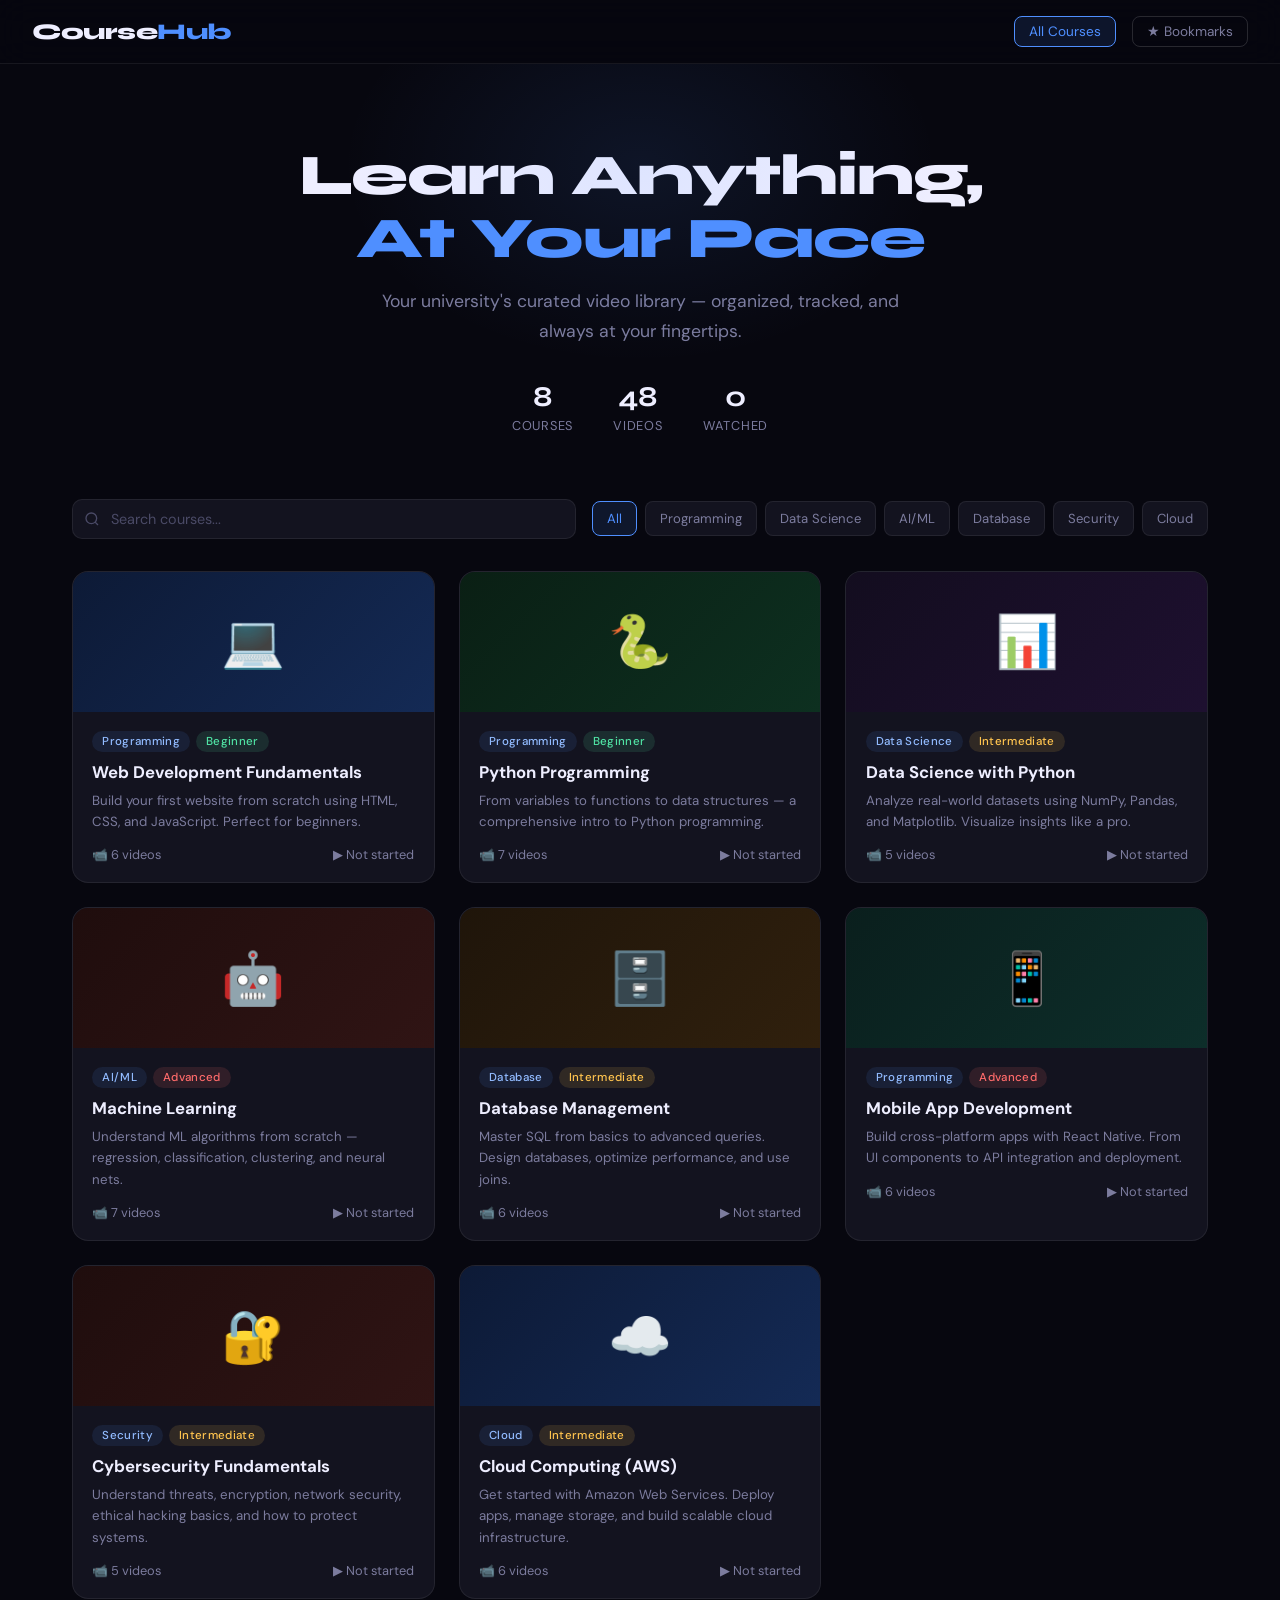
==== student/coursehub.html @ 8cada8fc "Update project structure and files" ====
<!DOCTYPE html>
<html lang="en">
<head>
<meta charset="UTF-8" />
<meta name="viewport" content="width=device-width, initial-scale=1.0" />
<title>CourseHub — University Learning Portal</title>
<link href="https://fonts.googleapis.com/css2?family=Syne:wght@400;500;600;700;800&family=DM+Sans:wght@300;400;500&display=swap" rel="stylesheet" />
<link rel="stylesheet" href="coursehub.css" />
</head>
<body>

<nav>
  <div class="logo" onclick="showPage('home')">Course<span>Hub</span></div>
  <div class="nav-right">
    <button class="nav-btn active" id="nav-home" onclick="showPage('home')">All Courses</button>
    <button class="nav-btn" id="nav-bookmarks" onclick="showPage('bookmarks')">★ Bookmarks</button>
  </div>
</nav>

<!-- HOME PAGE -->
<div class="page active" id="page-home">
  <div class="hero">
    <h1>Learn Anything,<br><em>At Your Pace</em></h1>
    <p>Your university's curated video library — organized, tracked, and always at your fingertips.</p>
    <div class="hero-stats">
      <div class="stat"><span class="stat-num" id="stat-courses">0</span><span class="stat-label">Courses</span></div>
      <div class="stat"><span class="stat-num" id="stat-videos">0</span><span class="stat-label">Videos</span></div>
      <div class="stat"><span class="stat-num" id="stat-watched">0</span><span class="stat-label">Watched</span></div>
    </div>
  </div>

  <div class="controls">
    <div class="search-wrap">
      <svg width="16" height="16" fill="none" viewBox="0 0 24 24" stroke="currentColor" stroke-width="2"><circle cx="11" cy="11" r="8"/><path d="M21 21l-4.35-4.35"/></svg>
      <input class="search-input" type="text" id="search-input" placeholder="Search courses..." oninput="filterCourses()" />
    </div>
    <div class="filter-tags" id="filter-tags"></div>
  </div>

  <div class="courses-grid" id="courses-grid"></div>
</div>

<!-- COURSE DETAIL PAGE -->
<div class="page" id="page-detail">
  <div id="course-detail"></div>
</div>

<!-- BOOKMARKS PAGE -->
<div class="page" id="page-bookmarks">
  <div class="page-header">
    <h2>★ Bookmarked Courses</h2>
    <p>Courses you've saved for quick access</p>
  </div>
  <div class="courses-grid" id="bookmarks-grid"></div>
</div>

<div id="toast"></div>

<script src="coursehub.js" defer></script>
</body>
</html>
---- student/coursehub.css ----
:root {
    --bg: #07070f;
    --surface: #0e0e1c;
    --card: #13131f;
    --card-hover: #191929;
    --border: rgba(255,255,255,0.07);
    --border-bright: rgba(255,255,255,0.14);
    --accent: #4f8fff;
    --accent-dim: rgba(79,143,255,0.12);
    --accent2: #ff6b6b;
    --accent3: #50e3a4;
    --text: #eeeeff;
    --text-muted: #7c7c9e;
    --text-dim: #4a4a66;
    --tag-bg: rgba(79,143,255,0.1);
    --tag-text: #92bbff;
    --watched-bg: rgba(80,227,164,0.1);
    --watched-text: #50e3a4;
    --note-bg: #0c0c1a;
  }
  * { box-sizing: border-box; margin: 0; padding: 0; }
  body {
    font-family: 'DM Sans', sans-serif;
    background: var(--bg);
    color: var(--text);
    min-height: 100vh;
    overflow-x: hidden;
  }
  h1,h2,h3,h4,h5 { font-family: 'Syne', sans-serif; }

  /* ── NAV ── */
  nav {
    position: sticky; top: 0; z-index: 100;
    background: rgba(7,7,15,0.85);
    backdrop-filter: blur(16px);
    border-bottom: 1px solid var(--border);
    padding: 0 2rem;
    height: 64px;
    display: flex; align-items: center; justify-content: space-between;
  }
  .logo {
    font-family: 'Syne', sans-serif;
    font-size: 1.4rem; font-weight: 800;
    color: var(--text);
    cursor: pointer;
    letter-spacing: -0.5px;
  }
  .logo span { color: var(--accent); }
  .nav-right { display: flex; align-items: center; gap: 1rem; }
  .nav-btn {
    background: none; border: 1px solid var(--border-bright);
    color: var(--text-muted); padding: 6px 14px;
    border-radius: 8px; cursor: pointer;
    font-family: 'DM Sans', sans-serif; font-size: 0.85rem;
    transition: all 0.2s;
  }
  .nav-btn:hover { border-color: var(--accent); color: var(--accent); }
  .nav-btn.active { background: var(--accent-dim); border-color: var(--accent); color: var(--accent); }

  /* ── PAGES ── */
  .page { display: none; }
  .page.active { display: block; }

  /* ── HERO ── */
  .hero {
    padding: 5rem 2rem 3rem;
    text-align: center;
    position: relative;
    overflow: hidden;
  }
  .hero::before {
    content: '';
    position: absolute; top: -100px; left: 50%; transform: translateX(-50%);
    width: 600px; height: 400px;
    background: radial-gradient(ellipse, rgba(79,143,255,0.1) 0%, transparent 70%);
    pointer-events: none;
  }
  .hero h1 {
    font-size: clamp(2.2rem, 5vw, 3.6rem);
    font-weight: 800;
    line-height: 1.1;
    letter-spacing: -1px;
    margin-bottom: 1rem;
  }
  .hero h1 em { font-style: normal; color: var(--accent); }
  .hero p {
    font-size: 1.1rem; color: var(--text-muted);
    max-width: 520px; margin: 0 auto 2rem;
    line-height: 1.7;
  }
  .hero-stats {
    display: flex; gap: 2.5rem; justify-content: center;
    flex-wrap: wrap; margin-bottom: 1rem;
  }
  .stat { text-align: center; }
  .stat-num {
    font-family: 'Syne', sans-serif;
    font-size: 1.8rem; font-weight: 700; color: var(--text);
    display: block;
  }
  .stat-label { font-size: 0.8rem; color: var(--text-muted); text-transform: uppercase; letter-spacing: 0.06em; }

  /* ── CONTROLS ── */
  .controls {
    padding: 0 2rem 2rem;
    max-width: 1200px; margin: 0 auto;
    display: flex; gap: 1rem; flex-wrap: wrap; align-items: center;
  }
  .search-wrap {
    position: relative; flex: 1; min-width: 220px;
  }
  .search-wrap svg {
    position: absolute; left: 12px; top: 50%; transform: translateY(-50%);
    color: var(--text-dim);
  }
  .search-input {
    width: 100%;
    background: var(--card);
    border: 1px solid var(--border);
    color: var(--text);
    padding: 10px 12px 10px 38px;
    border-radius: 10px;
    font-family: 'DM Sans', sans-serif;
    font-size: 0.9rem;
    transition: border-color 0.2s;
  }
  .search-input::placeholder { color: var(--text-dim); }
  .search-input:focus { outline: none; border-color: var(--accent); }
  .filter-tags { display: flex; gap: 0.5rem; flex-wrap: wrap; }
  .filter-tag {
    background: var(--card);
    border: 1px solid var(--border);
    color: var(--text-muted);
    padding: 8px 14px;
    border-radius: 8px;
    cursor: pointer;
    font-size: 0.82rem;
    font-family: 'DM Sans', sans-serif;
    transition: all 0.2s;
    white-space: nowrap;
  }
  .filter-tag:hover { border-color: var(--border-bright); color: var(--text); }
  .filter-tag.active { background: var(--accent-dim); border-color: var(--accent); color: var(--accent); }

  /* ── COURSE GRID ── */
  .courses-grid {
    display: grid;
    grid-template-columns: repeat(auto-fill, minmax(300px, 1fr));
    gap: 1.5rem;
    padding: 0 2rem 4rem;
    max-width: 1200px; margin: 0 auto;
  }
  .course-card {
    background: var(--card);
    border: 1px solid var(--border);
    border-radius: 16px;
    overflow: hidden;
    cursor: pointer;
    transition: transform 0.2s, border-color 0.2s, box-shadow 0.2s;
    position: relative;
  }
  .course-card:hover {
    transform: translateY(-4px);
    border-color: var(--border-bright);
    box-shadow: 0 16px 40px rgba(0,0,0,0.4);
  }
  .course-thumb {
    height: 140px;
    display: flex; align-items: center; justify-content: center;
    font-size: 3.2rem;
    position: relative;
    overflow: hidden;
  }
  .course-body { padding: 1.2rem; }
  .course-tags { display: flex; gap: 6px; flex-wrap: wrap; margin-bottom: 10px; }
  .badge {
    font-size: 0.72rem; padding: 3px 10px; border-radius: 20px;
    font-weight: 500; letter-spacing: 0.03em;
  }
  .badge-level-beginner { background: rgba(80,227,164,0.12); color: #50e3a4; }
  .badge-level-intermediate { background: rgba(255,196,79,0.12); color: #ffc44f; }
  .badge-level-advanced { background: rgba(255,107,107,0.12); color: #ff6b6b; }
  .badge-cat { background: var(--tag-bg); color: var(--tag-text); }
  .course-title {
    font-size: 1.05rem; font-weight: 700; margin-bottom: 6px;
    line-height: 1.3; color: var(--text);
  }
  .course-desc { font-size: 0.83rem; color: var(--text-muted); line-height: 1.6; margin-bottom: 14px; }
  .course-meta {
    display: flex; align-items: center; justify-content: space-between;
    font-size: 0.8rem; color: var(--text-muted);
  }
  .course-meta span { display: flex; align-items: center; gap: 5px; }
  .progress-bar-wrap {
    margin-top: 12px;
    background: rgba(255,255,255,0.05);
    border-radius: 4px; height: 4px; overflow: hidden;
  }
  .progress-bar-fill { height: 100%; border-radius: 4px; background: var(--accent); transition: width 0.4s; }
  .bookmark-btn {
    position: absolute; top: 10px; right: 10px;
    background: rgba(0,0,0,0.5);
    border: 1px solid var(--border);
    border-radius: 8px; padding: 5px 8px;
    cursor: pointer; font-size: 1rem;
    transition: all 0.2s;
  }
  .bookmark-btn:hover { border-color: var(--accent); }
  .bookmark-btn.bookmarked { background: var(--accent-dim); border-color: var(--accent); }
  .no-results {
    grid-column: 1/-1; text-align: center;
    padding: 4rem; color: var(--text-muted);
  }
  .no-results p { font-size: 1.1rem; margin-top: 0.5rem; }

  /* ── COURSE DETAIL ── */
  #course-detail { padding: 0; }
  .detail-header {
    padding: 2rem 2rem 1.5rem;
    border-bottom: 1px solid var(--border);
    max-width: 1200px; margin: 0 auto;
  }
  .back-btn {
    display: inline-flex; align-items: center; gap: 6px;
    background: none; border: 1px solid var(--border);
    color: var(--text-muted); padding: 7px 14px;
    border-radius: 8px; cursor: pointer;
    font-family: 'DM Sans', sans-serif; font-size: 0.85rem;
    margin-bottom: 1.5rem; transition: all 0.2s;
  }
  .back-btn:hover { border-color: var(--accent); color: var(--accent); }
  .detail-title-row { display: flex; align-items: flex-start; gap: 1rem; flex-wrap: wrap; }
  .detail-emoji { font-size: 3rem; flex-shrink: 0; }
  .detail-info h2 {
    font-size: 1.8rem; font-weight: 800; letter-spacing: -0.5px;
    margin-bottom: 0.5rem;
  }
  .detail-info p { color: var(--text-muted); font-size: 0.95rem; line-height: 1.6; max-width: 600px; }
  .detail-meta-row {
    display: flex; gap: 1.5rem; flex-wrap: wrap;
    margin-top: 1rem; font-size: 0.85rem; color: var(--text-muted);
  }
  .detail-meta-row span { display: flex; align-items: center; gap: 5px; }
  .detail-layout {
    display: grid; grid-template-columns: 1fr 340px;
    gap: 2rem; padding: 2rem;
    max-width: 1200px; margin: 0 auto;
  }
  @media (max-width: 900px) { .detail-layout { grid-template-columns: 1fr; } }

  /* ── VIDEO LIST ── */
  .video-list-header {
    display: flex; align-items: center; justify-content: space-between;
    margin-bottom: 1rem;
  }
  .video-list-header h3 { font-size: 1rem; font-weight: 600; }
  .mark-all-btn {
    background: none; border: 1px solid var(--border);
    color: var(--text-muted); padding: 5px 12px;
    border-radius: 7px; cursor: pointer;
    font-size: 0.78rem; font-family: 'DM Sans', sans-serif;
    transition: all 0.2s;
  }
  .mark-all-btn:hover { border-color: var(--accent); color: var(--accent); }
  .video-item {
    background: var(--card);
    border: 1px solid var(--border);
    border-radius: 12px;
    padding: 1rem;
    margin-bottom: 0.75rem;
    transition: border-color 0.2s;
    cursor: default;
  }
  .video-item:hover { border-color: var(--border-bright); }
  .video-item.watched {
    border-color: rgba(80,227,164,0.2);
    background: rgba(80,227,164,0.04);
  }
  .video-row { display: flex; align-items: flex-start; gap: 0.75rem; }
  .video-check {
    width: 22px; height: 22px; flex-shrink: 0;
    border: 2px solid var(--border-bright);
    border-radius: 50%; cursor: pointer;
    display: flex; align-items: center; justify-content: center;
    margin-top: 2px;
    transition: all 0.2s;
  }
  .video-check:hover { border-color: var(--accent3); }
  .video-item.watched .video-check {
    background: var(--accent3); border-color: var(--accent3);
  }
  .check-mark { display: none; font-size: 12px; color: #07070f; font-weight: 700; }
  .video-item.watched .check-mark { display: block; }
  .video-content { flex: 1; }
  .video-num { font-size: 0.72rem; color: var(--text-dim); margin-bottom: 3px; }
  .video-title-text {
    font-size: 0.9rem; font-weight: 500; margin-bottom: 5px;
    line-height: 1.4;
  }
  .video-meta-row { display: flex; align-items: center; gap: 0.75rem; flex-wrap: wrap; }
  .video-meta-row span { font-size: 0.75rem; color: var(--text-muted); display: flex; align-items: center; gap: 4px; }
  .video-watched-badge {
    font-size: 0.7rem; padding: 2px 8px; border-radius: 20px;
    background: var(--watched-bg); color: var(--watched-text);
  }
  .watch-btn {
    display: inline-flex; align-items: center; gap: 5px;
    background: var(--accent-dim); border: 1px solid rgba(79,143,255,0.3);
    color: var(--accent); padding: 5px 12px;
    border-radius: 7px; cursor: pointer;
    font-size: 0.78rem; font-family: 'DM Sans', sans-serif;
    text-decoration: none; margin-top: 8px;
    transition: all 0.2s;
  }
  .watch-btn:hover { background: rgba(79,143,255,0.2); }
  .notes-toggle {
    background: none; border: none;
    color: var(--text-dim); cursor: pointer;
    font-size: 0.75rem; font-family: 'DM Sans', sans-serif;
    margin-top: 6px; padding: 0;
    display: flex; align-items: center; gap: 4px;
    transition: color 0.2s;
  }
  .notes-toggle:hover { color: var(--text-muted); }
  .notes-toggle.has-note { color: var(--accent); }
  .notes-area {
    margin-top: 10px; display: none;
  }
  .notes-area.open { display: block; }
  .notes-textarea {
    width: 100%;
    background: var(--note-bg);
    border: 1px solid var(--border);
    color: var(--text);
    padding: 10px;
    border-radius: 8px;
    font-family: 'DM Sans', sans-serif;
    font-size: 0.82rem;
    line-height: 1.6;
    resize: vertical;
    min-height: 80px;
    transition: border-color 0.2s;
  }
  .notes-textarea:focus { outline: none; border-color: var(--accent); }
  .notes-textarea::placeholder { color: var(--text-dim); }

  /* ── SIDEBAR ── */
  .sidebar-card {
    background: var(--card);
    border: 1px solid var(--border);
    border-radius: 14px;
    padding: 1.2rem;
    margin-bottom: 1.2rem;
  }
  .sidebar-card h4 {
    font-size: 0.85rem; font-weight: 600;
    color: var(--text-muted); text-transform: uppercase;
    letter-spacing: 0.07em; margin-bottom: 1rem;
  }
  .progress-ring-wrap { text-align: center; padding: 0.5rem 0; }
  .progress-ring-wrap svg { overflow: visible; }
  .progress-pct { font-family: 'Syne', sans-serif; font-size: 2rem; font-weight: 700; }
  .progress-sub { font-size: 0.8rem; color: var(--text-muted); margin-top: 4px; }
  .stat-row { display: flex; justify-content: space-between; padding: 6px 0; border-bottom: 1px solid var(--border); font-size: 0.85rem; }
  .stat-row:last-child { border-bottom: none; }
  .stat-row .val { font-weight: 600; color: var(--accent); }
  .module-list { list-style: none; }
  .module-item {
    display: flex; align-items: center; gap: 10px;
    padding: 7px 0; border-bottom: 1px solid var(--border);
    font-size: 0.83rem;
  }
  .module-item:last-child { border-bottom: none; }
  .module-dot {
    width: 8px; height: 8px; border-radius: 50%; flex-shrink: 0;
    background: var(--border-bright);
  }
  .module-dot.done { background: var(--accent3); }
  .module-dot.active { background: var(--accent); }

  /* ── BOOKMARKS PAGE ── */
  .page-header {
    padding: 3rem 2rem 2rem;
    max-width: 1200px; margin: 0 auto;
  }
  .page-header h2 { font-size: 2rem; font-weight: 800; margin-bottom: 0.5rem; }
  .page-header p { color: var(--text-muted); }
  .empty-state {
    text-align: center; padding: 5rem 2rem;
    color: var(--text-muted);
  }
  .empty-state div { font-size: 3rem; margin-bottom: 1rem; }
  .empty-state p { font-size: 1rem; }

  /* ── ANIMATIONS ── */
  @keyframes fadeUp {
    from { opacity: 0; transform: translateY(20px); }
    to { opacity: 1; transform: translateY(0); }
  }
  .course-card { animation: fadeUp 0.4s ease both; }

  /* ── SCROLLBAR ── */
  ::-webkit-scrollbar { width: 6px; }
  ::-webkit-scrollbar-track { background: transparent; }
  ::-webkit-scrollbar-thumb { background: var(--border-bright); border-radius: 3px; }

  /* ── TOAST ── */
  #toast {
    position: fixed; bottom: 2rem; left: 50%; transform: translateX(-50%);
    background: var(--card); border: 1px solid var(--border-bright);
    color: var(--text); padding: 10px 20px;
    border-radius: 10px; font-size: 0.85rem;
    opacity: 0; pointer-events: none;
    transition: opacity 0.3s; z-index: 999;
    white-space: nowrap;
  }
  #toast.show { opacity: 1; }

  /* Color themes for course thumbs */
  .thumb-blue { background: linear-gradient(135deg, #0d1a36 0%, #142a55 100%); }
  .thumb-green { background: linear-gradient(135deg, #0a1f14 0%, #0d3020 100%); }
  .thumb-red { background: linear-gradient(135deg, #1f0d0d 0%, #301414 100%); }
  .thumb-purple { background: linear-gradient(135deg, #130d1f 0%, #1e1030 100%); }
  .thumb-orange { background: linear-gradient(135deg, #1f150a 0%, #30200d 100%); }
  .thumb-teal { background: linear-gradient(135deg, #0a1f1d 0%, #0d2e2a 100%); }
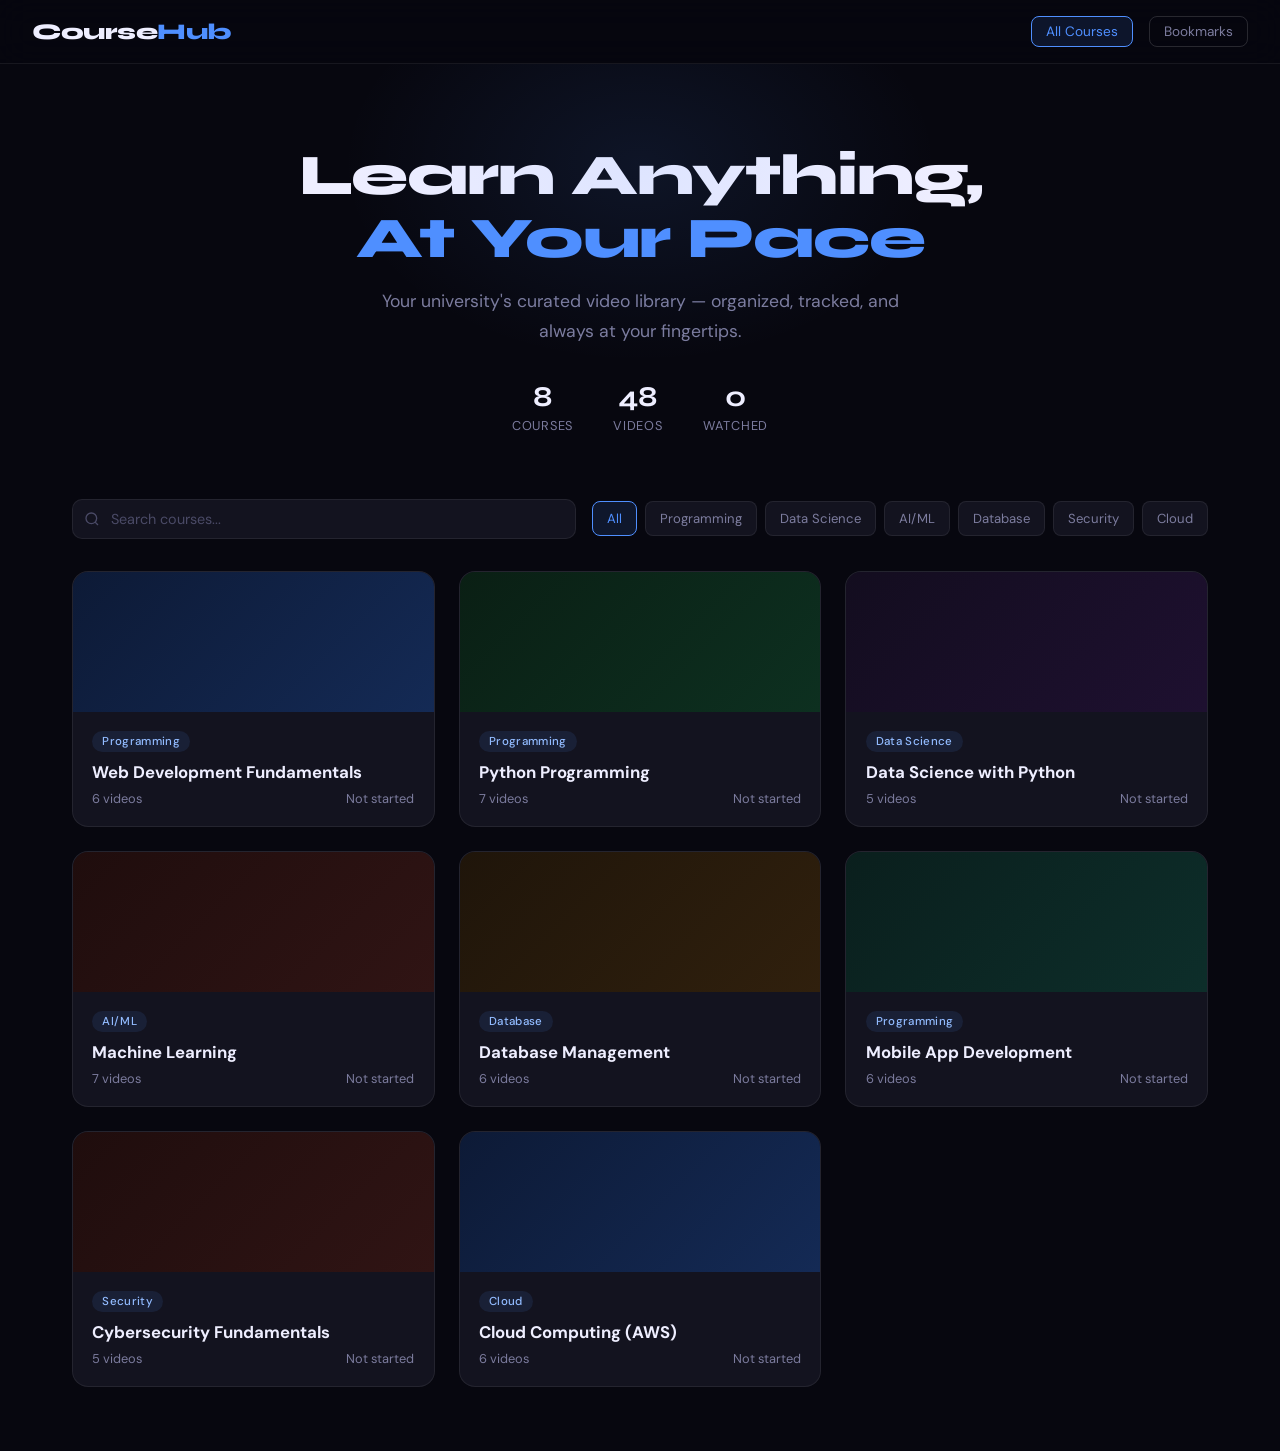
==== commit 2d3de577: "Remove emojis, level, and description fields; enhance admin login - Remove all emoji icons from stud" ====
--- a/student/coursehub.html
+++ b/student/coursehub.html
@@ -13,7 +13,7 @@
   <div class="logo" onclick="showPage('home')">Course<span>Hub</span></div>
   <div class="nav-right">
     <button class="nav-btn active" id="nav-home" onclick="showPage('home')">All Courses</button>
-    <button class="nav-btn" id="nav-bookmarks" onclick="showPage('bookmarks')">★ Bookmarks</button>
+    <button class="nav-btn" id="nav-bookmarks" onclick="showPage('bookmarks')">Bookmarks</button>
   </div>
 </nav>
 
@@ -48,7 +48,7 @@
 <!-- BOOKMARKS PAGE -->
 <div class="page" id="page-bookmarks">
   <div class="page-header">
-    <h2>★ Bookmarked Courses</h2>
+    <h2>Bookmarked Courses</h2>
     <p>Courses you've saved for quick access</p>
   </div>
   <div class="courses-grid" id="bookmarks-grid"></div>
